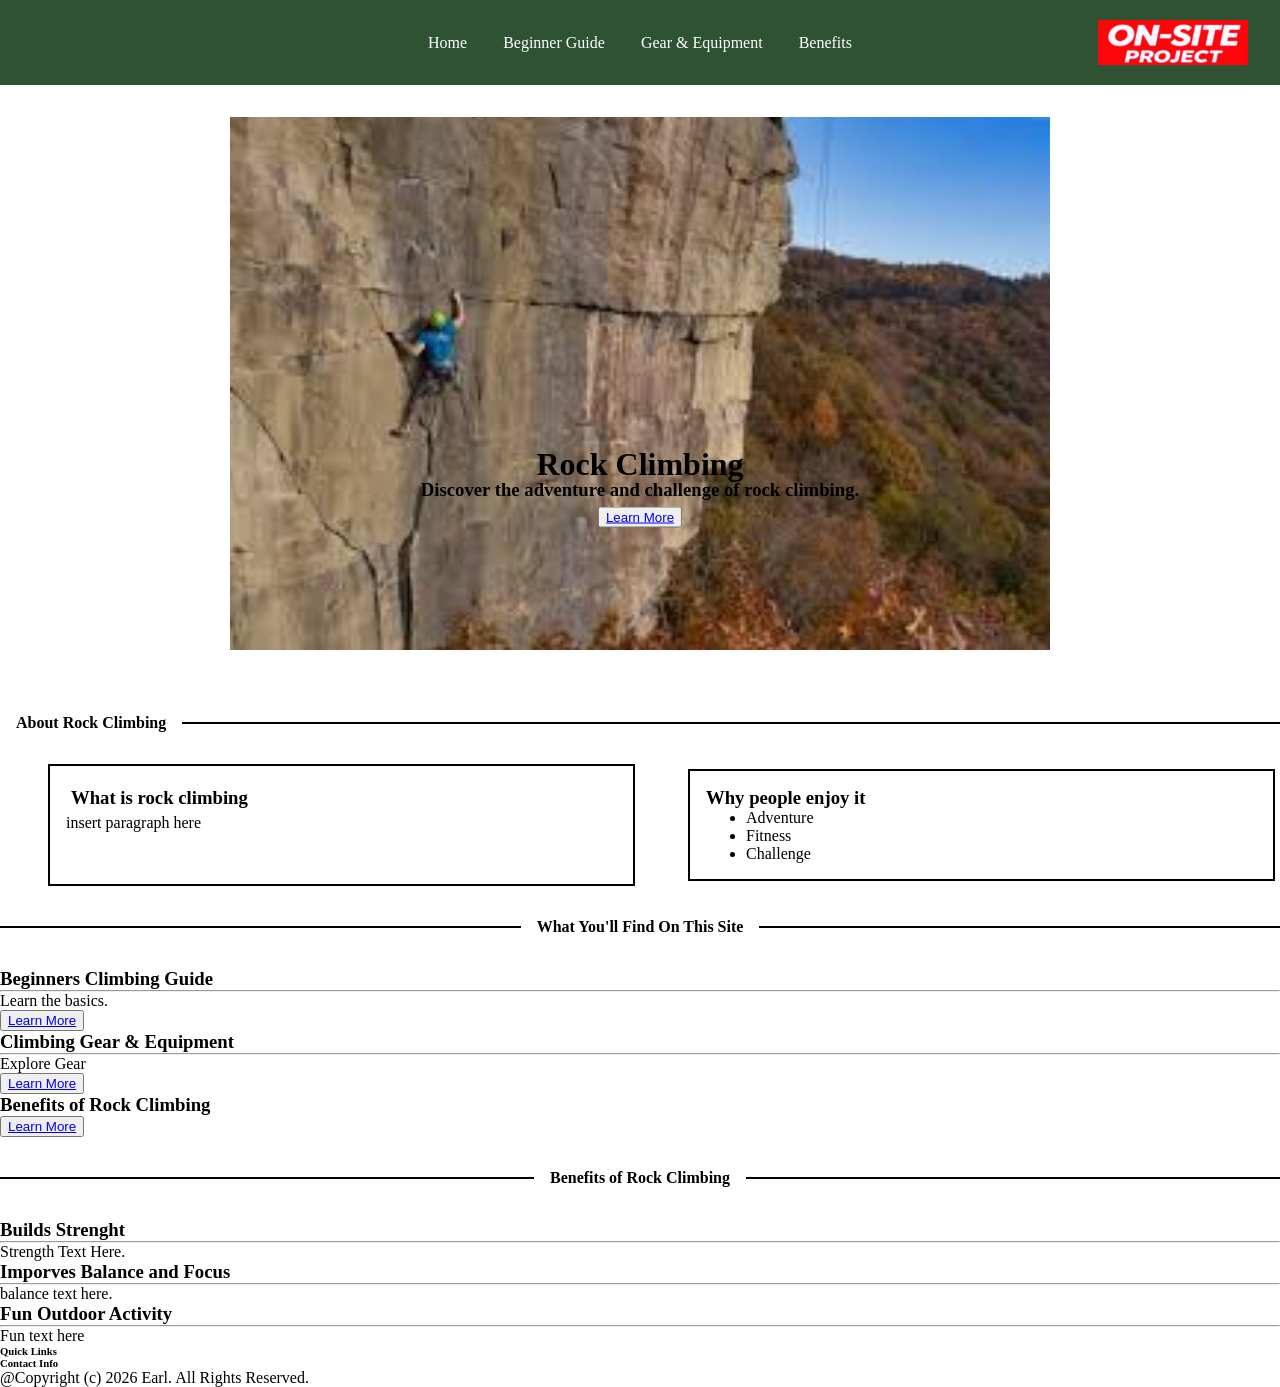
==== index.html @ d64e32b5 "addded layout for the hero section and for the about section." ====
<!DOCTYPE html>
<html lang="en">

<head>
    <meta charset="UTF-8">
    <meta name="viewport" content="width=device-width, initial-scale=1.0">
    <title>Earls Page</title>
    <link rel="stylesheet" href="static/css/index.css">
</head>

<body>

    <header>
        <nav>
            <a href="#">Home</a>
            <a href="#">Beginner Guide</a>
            <a href="#">Gear & Equipment</a>
            <a href="#">Benefits</a>
        </nav>
        <!-- Insert the logo here -->
        <img src="static/photos/image3.png" alt="Logo">
    </header>
    <main>
        <!-- Hero section -->
        <div id="hero">
            <img src="static/photos/image1.jpg" alt="Photo of people climbing." id="hero-img">
            <h1>Rock Climbing</h1>
            <h3>Discover the adventure and challenge of rock climbing.</h3>
            <button class="learn-more-button"><a href="#">Learn More</a></button>
        </div>

        <!-- About rock climbing section  - This is split into 2 boxes.-->
        <div class="section-divider left">
            <span>About Rock Climbing</span>
        </div>
        <div id="about-climbing">
            <div id="what-is">
                <h3>What is rock climbing</h3>
                <p>insert paragraph here</p>

            </div>
            <div id="wht-enjoy">
                <h3>Why people enjoy it</h3>
                <ul>
                    <li>Adventure</li>
                    <li>Fitness</li>
                    <li>Challenge</li>
                </ul>
            </div>
        </div>

        <!-- What you'll find on this website section -->
        <section id="about-site">
            <div class="section-divider">
                <span>What You'll Find On This Site</span>
            </div>
            <div id="begin-guide">
                <h3>Beginners Climbing Guide</h3>
                <hr>
                <p>Learn the basics.</p>
                <button class="learn-more-button"><a href="#">Learn More</a></button>
            </div>
            <div id="gear">
                <h3>Climbing Gear & Equipment</h3>
                <hr>
                <p>Explore Gear</p>
                <button class="learn-more-button"><a href="#">Learn More</a></button>
            </div>
            <div id="benefits">
                <h3>Benefits of Rock Climbing</h3>
                <button class="learn-more-button"><a href="#">Learn More</a></button>
            </div>
        </section>
        <!-- Benefits of rock climbing section  -->
        <secion id="benefits">
            <div class="section-divider">
                <span>Benefits of Rock Climbing</span>
            </div>
            <div id="build-strength">
                <h3>Builds Strenght</h3>
                <hr>
                <p>Strength Text Here.</p>
            </div>
            <div id="improve-balance">
                <h3>Imporves Balance and Focus</h3>
                <hr>
                <p>balance text here.</p>
            </div>
            <div id="Fun">
                <h3>Fun Outdoor Activity</h3>
                <hr>
                <p>Fun text here</p>
            </div>
        </secion>

    </main>
    <footer>
        <div id="footer-links">
            <h6>Quick Links</h6>
        </div>
        <div id="contact-info">
            <h6>Contact Info</h6>
        </div>
        @Copyright (c) 2026 Earl. All Rights Reserved.
    </footer>
</body>

</html>
---- static/css/index.css ----
/* Color Pallete: Green: #2F5233 Gray: #6B6E70 Red: #F73131 Light Blue: #4EA8DE */


* {
    margin: 0;
    
}

/* Reusables */ 
.section-divider{
    display: flex;
    align-items: center;
    text-align: center;
    margin: 2em 0;
}
.section-divider::before,
.section-divider::after {
    content: "";
    flex: 1;
    border-bottom: 2px solid black;
}
.section-divider span{
    margin: 0 16px;
    font-weight: bold;
}

.section-divider.left::before{
    flex: 0;
    width: 0;
}
.section-divider.left::after{
    flex: 1;
}
.section-divider.left span{
    margin-left: 0;
    margin: 0 16px;
    font-weight: bold;
}

.section-divider.right::after{
    flex: 0;
    width: 0;
}
.section-divider.right::before{
    flex: 1;
}
.section-divider.right span{
    margin-right: 0;
    margin: 0 16px;
    font-weight: bold;
}

/* header section */
header{
    background-color: #2F5233;

    display: flex;
    align-items: center;
    justify-content: center;
    position: relative;

    height: 85px;

}
nav a{
    color: white;
    background-color:#2F5233;

    text-decoration: none;
    align-items: center;

    margin: 1em;
}
nav a:hover{
    color: gray;
    font-size: 105%;
}
header img{
    height: auto;
    width: 150px;

    position: absolute;
    right: 0;

    margin: 2em;
    
}

main{
    display: flex;
    flex-direction: column;
}

/* Hero Section */
#hero{
    width: 80%;
    align-self: center;
    margin: 2em;
    
    display: flex;
    flex-direction: column;
    justify-content: center;

    position: relative;
}
#hero img{
    width: 80%;
    height: auto;
    align-self: center;

    display: block;
}
#hero h1{
    position: absolute;
    top: 65%;
    left: 50%;
    transform: translate(-50%, -50%);

    /* color: #6B6E70; */
}
#hero h3{
    position: absolute;
    top: 70%;
    left: 50%;
    transform: translate(-50%, -50%);
} 
#hero button{
    position: absolute;
    top: 75%;
    left: 50%;
    transform: translate(-50%, -50%);
}

/* About Rock Climbing Section */
#about-climbing{
    display: flex;
    justify-content: space-around;
} 
#what-is{
    margin: 0 3em;
    padding: 1em;
    width: 100%;
    height: auto;

    border: 2px solid black;
}
#what-is h3{
    margin: 5px;
}

#wht-enjoy{
    margin: 0 3em;
    padding: 1em;
    width: 100%;
    height: auto;

    border: 2px solid black;
}
#wht-enjoy{
    margin: 5px;
}
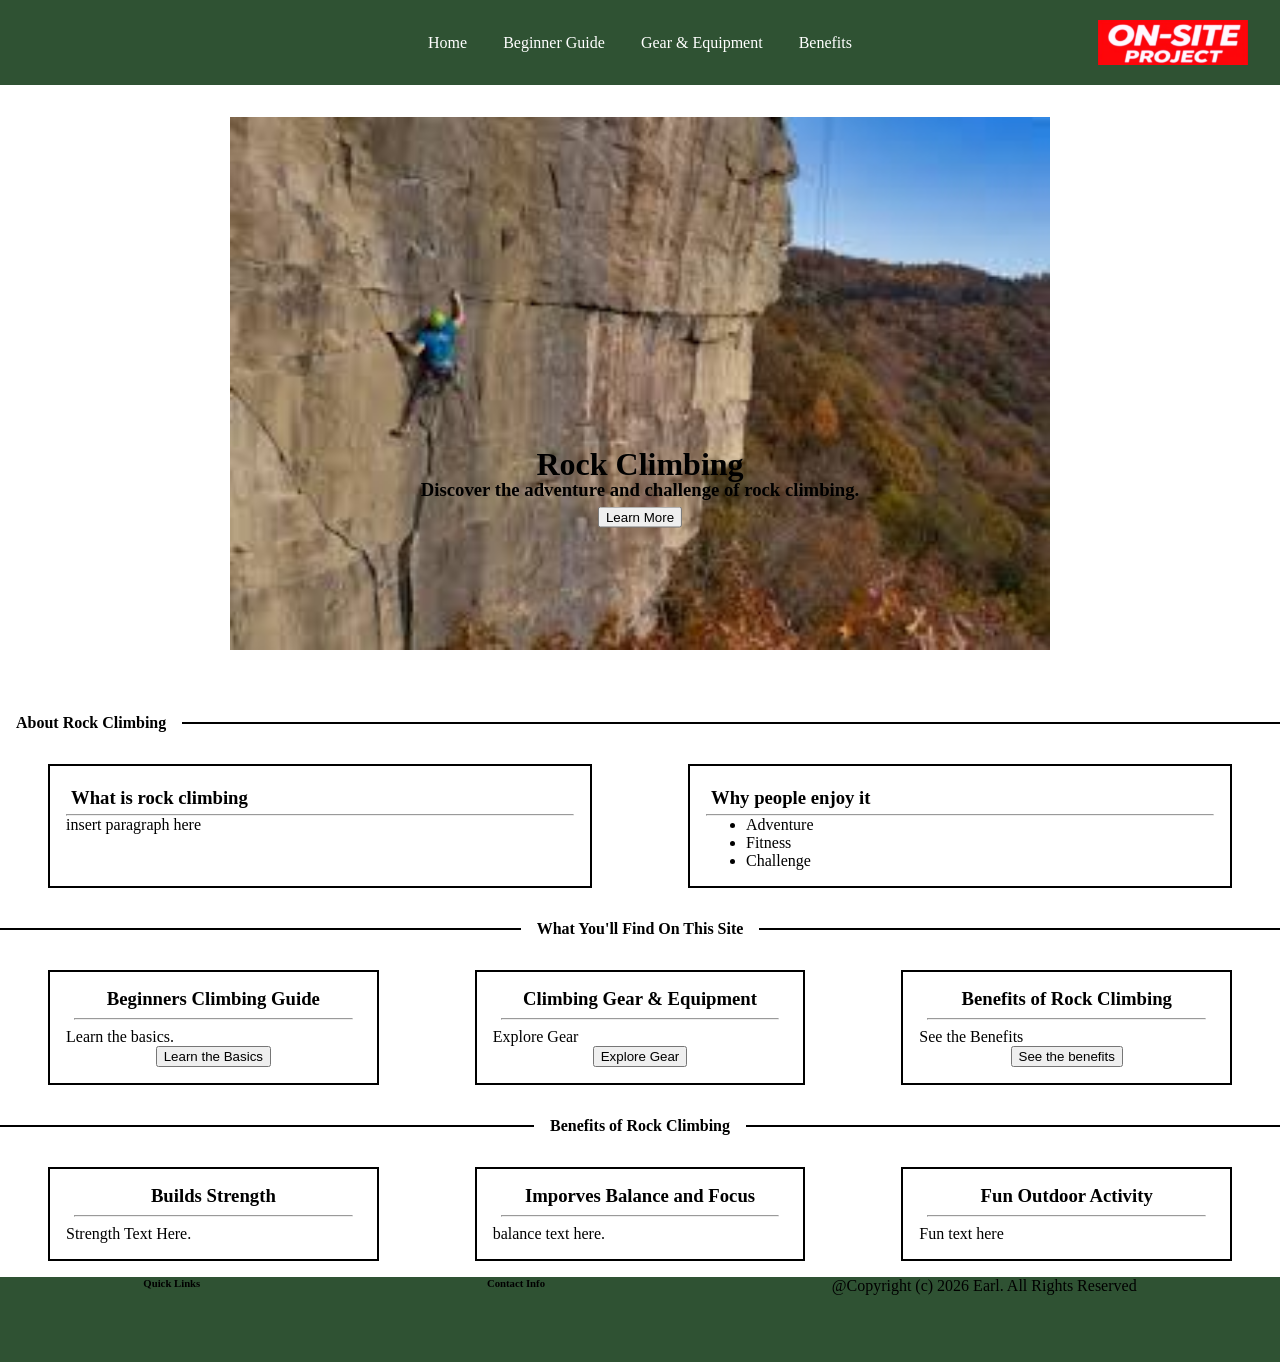
==== commit f96ddcba: "Completed the layout for the homepage." ====
--- a/index.html
+++ b/index.html
@@ -33,14 +33,17 @@
         <div class="section-divider left">
             <span>About Rock Climbing</span>
         </div>
+
         <div id="about-climbing">
             <div id="what-is">
                 <h3>What is rock climbing</h3>
+                <hr>
                 <p>insert paragraph here</p>
 
             </div>
             <div id="wht-enjoy">
                 <h3>Why people enjoy it</h3>
+                <hr>
                 <ul>
                     <li>Adventure</li>
                     <li>Fitness</li>
@@ -49,35 +52,40 @@
             </div>
         </div>
 
+
         <!-- What you'll find on this website section -->
+        <div class="section-divider">
+            <span>What You'll Find On This Site</span>
+        </div>
         <section id="about-site">
-            <div class="section-divider">
-                <span>What You'll Find On This Site</span>
-            </div>
             <div id="begin-guide">
                 <h3>Beginners Climbing Guide</h3>
                 <hr>
                 <p>Learn the basics.</p>
-                <button class="learn-more-button"><a href="#">Learn More</a></button>
+                <button class="learn-more-button"><a href="#">Learn the Basics</a></button>
             </div>
             <div id="gear">
                 <h3>Climbing Gear & Equipment</h3>
                 <hr>
                 <p>Explore Gear</p>
-                <button class="learn-more-button"><a href="#">Learn More</a></button>
+                <button class="learn-more-button"><a href="#">Explore Gear</a></button>
             </div>
-            <div id="benefits">
+            <div id="about-benefits">
                 <h3>Benefits of Rock Climbing</h3>
-                <button class="learn-more-button"><a href="#">Learn More</a></button>
+                <hr>
+                <p>See the Benefits</p>
+                <button class="learn-more-button"><a href="#">See the benefits</a></button>
             </div>
         </section>
+
+
         <!-- Benefits of rock climbing section  -->
+        <div class="section-divider">
+            <span>Benefits of Rock Climbing</span>
+        </div>
         <secion id="benefits">
-            <div class="section-divider">
-                <span>Benefits of Rock Climbing</span>
-            </div>
             <div id="build-strength">
-                <h3>Builds Strenght</h3>
+                <h3>Builds Strength</h3>
                 <hr>
                 <p>Strength Text Here.</p>
             </div>
@@ -86,7 +94,7 @@
                 <hr>
                 <p>balance text here.</p>
             </div>
-            <div id="Fun">
+            <div id="fun">
                 <h3>Fun Outdoor Activity</h3>
                 <hr>
                 <p>Fun text here</p>
@@ -101,7 +109,9 @@
         <div id="contact-info">
             <h6>Contact Info</h6>
         </div>
-        @Copyright (c) 2026 Earl. All Rights Reserved.
+        <div id="footer-copy">
+            @Copyright (c) 2026 Earl. All Rights Reserved
+        </div>
     </footer>
 </body>
 
--- a/static/css/index.css
+++ b/static/css/index.css
@@ -51,6 +51,19 @@
     font-weight: bold;
 }
 
+.learn-more-button{
+    transition: transform 0.2s ease;
+}
+.learn-more-button:hover{
+    transform: scale(1.1);
+}
+.learn-more-button a{
+    color: black;
+    text-decoration: none;
+} 
+
+
+
 /* header section */
 header{
     background-color: #2F5233;
@@ -72,6 +85,7 @@
 
     margin: 1em;
 }
+/* I need to make this transform like the buttons do so it doesn't make everything in the flex box move */
 nav a:hover{
     color: gray;
     font-size: 105%;
@@ -131,6 +145,9 @@
     left: 50%;
     transform: translate(-50%, -50%);
 }
+#hero button:hover{
+    transform: translate(-50%, -50%) scale(1.3);
+}
 
 /* About Rock Climbing Section */
 #about-climbing{
@@ -157,10 +174,144 @@
 
     border: 2px solid black;
 }
-#wht-enjoy{
+#wht-enjoy h3{
     margin: 5px;
 }
 
 
 
-
+/*What you will find on this site section*/ 
+#about-site{
+    display: flex;
+    justify-content: space-around;
+}
+#begin-guide{
+    margin: 0 3em;
+    padding: 1em;
+    width: 100%;
+    height: auto;
+
+    border: 2px solid black;
+
+    display: flex;
+    flex-direction: column;
+}
+#begin-guide button{
+    align-self: center;
+}
+#begin-guide h3{
+    align-self: center;
+}
+#begin-guide hr{
+    margin: .5em;
+}
+#gear{
+    margin: 0 3em;
+    padding: 1em;
+    width: 100%;
+    height: auto;
+
+    border: 2px solid black;
+
+    display: flex;
+    flex-direction: column;
+}
+#gear button{
+    align-self: center;
+}
+#gear h3{
+    align-self: center;
+}
+#gear hr{
+    margin: .5em;
+}
+#about-benefits{
+    margin: 0 3em;
+    padding: 1em;
+    width: 100%;
+    height: auto;
+
+    border: 2px solid black;
+
+    display: flex;
+    flex-direction: column;
+}
+#about-benefits button{
+    align-self: center;
+}
+#about-benefits h3{
+    align-self: center;
+}
+#about-benefits hr{
+    margin: .5em;
+}
+
+
+/* benefits section */
+#benefits{
+    display: flex;
+    justify-content: space-around;
+}
+#build-strength{
+    margin: 0 3em;
+    padding: 1em;
+    width: 100%;
+    height: auto;
+
+    border: 2px solid black;
+
+    display: flex;
+    flex-direction: column;
+}
+#build-strength h3{
+    align-self: center;
+}
+#build-strength hr{
+    margin: .5em;
+}
+#improve-balance{
+    margin: 0 3em;
+    padding: 1em;
+    width: 100%;
+    height: auto;
+
+    border: 2px solid black;
+
+    display: flex;
+    flex-direction: column;
+}
+#improve-balance h3{
+    align-self: center;
+}
+#improve-balance hr{
+    margin: .5em;
+}
+#fun{
+    margin: 0 3em;
+    padding: 1em;
+    width: 100%;
+    height: auto;
+
+    border: 2px solid black;
+
+    display: flex;
+    flex-direction: column;
+}
+#fun h3{
+    align-self: center;
+}
+#fun hr{
+    margin: .5em;
+}
+
+
+/* Footer Section */
+footer{
+    margin-top: 1em;
+    height: 85px;
+
+    background-color:  #2F5233;
+    
+    display: flex;
+    justify-content: space-around;
+}
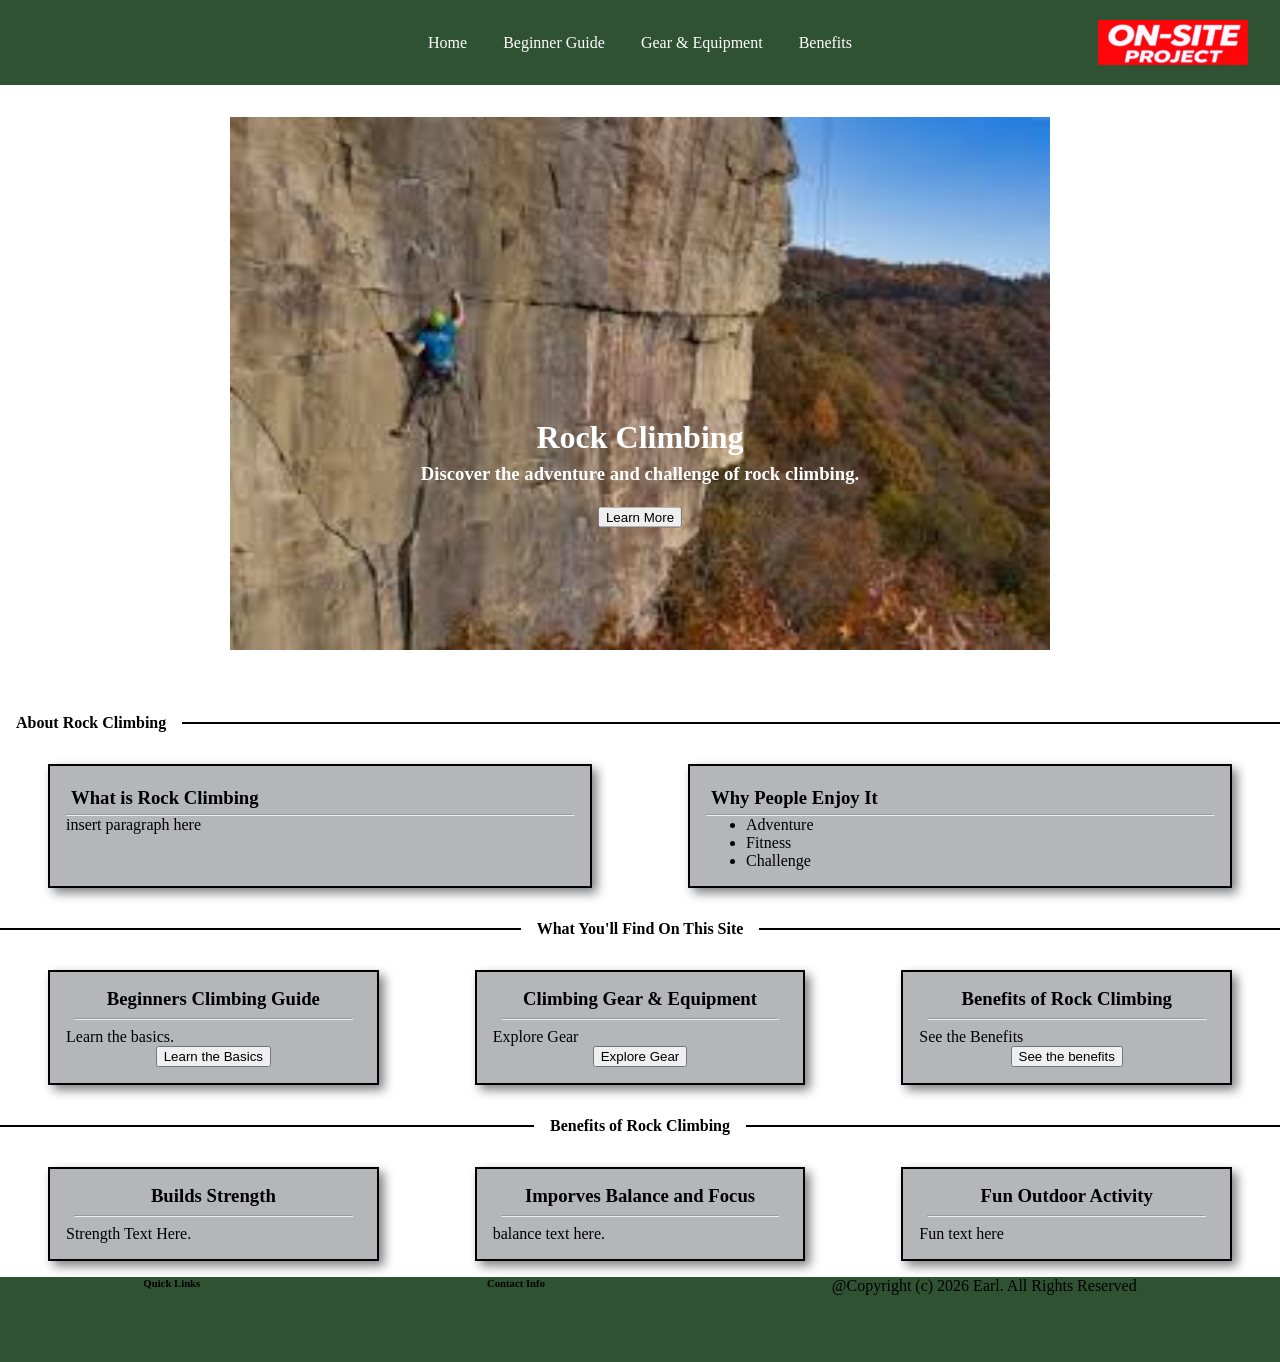
==== commit 6ac5f110: "Added colors and shadow effects." ====
--- a/index.html
+++ b/index.html
@@ -36,13 +36,13 @@
 
         <div id="about-climbing">
             <div id="what-is">
-                <h3>What is rock climbing</h3>
+                <h3>What is Rock Climbing</h3>
                 <hr>
                 <p>insert paragraph here</p>
 
             </div>
             <div id="wht-enjoy">
-                <h3>Why people enjoy it</h3>
+                <h3>Why People Enjoy It</h3>
                 <hr>
                 <ul>
                     <li>Adventure</li>
--- a/static/css/index.css
+++ b/static/css/index.css
@@ -127,17 +127,19 @@
 }
 #hero h1{
     position: absolute;
-    top: 65%;
+    top: 60%;
     left: 50%;
     transform: translate(-50%, -50%);
 
-    /* color: #6B6E70; */
+    color: white;
 }
 #hero h3{
     position: absolute;
-    top: 70%;
+    top: 67%;
     left: 50%;
     transform: translate(-50%, -50%);
+
+    color: white;
 } 
 #hero button{
     position: absolute;
@@ -161,6 +163,9 @@
     height: auto;
 
     border: 2px solid black;
+
+    background-color: rgb(107, 110, 112, .5);
+    box-shadow: 5px 5px 10px gray;
 }
 #what-is h3{
     margin: 5px;
@@ -173,6 +178,9 @@
     height: auto;
 
     border: 2px solid black;
+
+    background-color: rgb(107, 110, 112, .5);
+    box-shadow: 5px 5px 10px gray;
 }
 #wht-enjoy h3{
     margin: 5px;
@@ -195,6 +203,9 @@
 
     display: flex;
     flex-direction: column;
+    
+    background-color: rgb(107, 110, 112, .5);
+    box-shadow: 5px 5px 10px gray;
 }
 #begin-guide button{
     align-self: center;
@@ -215,6 +226,11 @@
 
     display: flex;
     flex-direction: column;
+
+
+    background-color: rgb(107, 110, 112, .5);
+    box-shadow: 5px 5px 10px gray;
+
 }
 #gear button{
     align-self: center;
@@ -235,6 +251,9 @@
 
     display: flex;
     flex-direction: column;
+
+    background-color: rgb(107, 110, 112, .5);
+    box-shadow: 5px 5px 10px gray;
 }
 #about-benefits button{
     align-self: center;
@@ -262,6 +281,9 @@
 
     display: flex;
     flex-direction: column;
+
+    background-color: rgb(107, 110, 112, .5);
+    box-shadow: 5px 5px 10px gray;
 }
 #build-strength h3{
     align-self: center;
@@ -279,6 +301,9 @@
 
     display: flex;
     flex-direction: column;
+
+    background-color: rgb(107, 110, 112, .5);
+    box-shadow: 5px 5px 10px gray;
 }
 #improve-balance h3{
     align-self: center;
@@ -296,6 +321,9 @@
 
     display: flex;
     flex-direction: column;
+
+    background-color: rgb(107, 110, 112, .5);
+    box-shadow: 5px 5px 10px gray;
 }
 #fun h3{
     align-self: center;
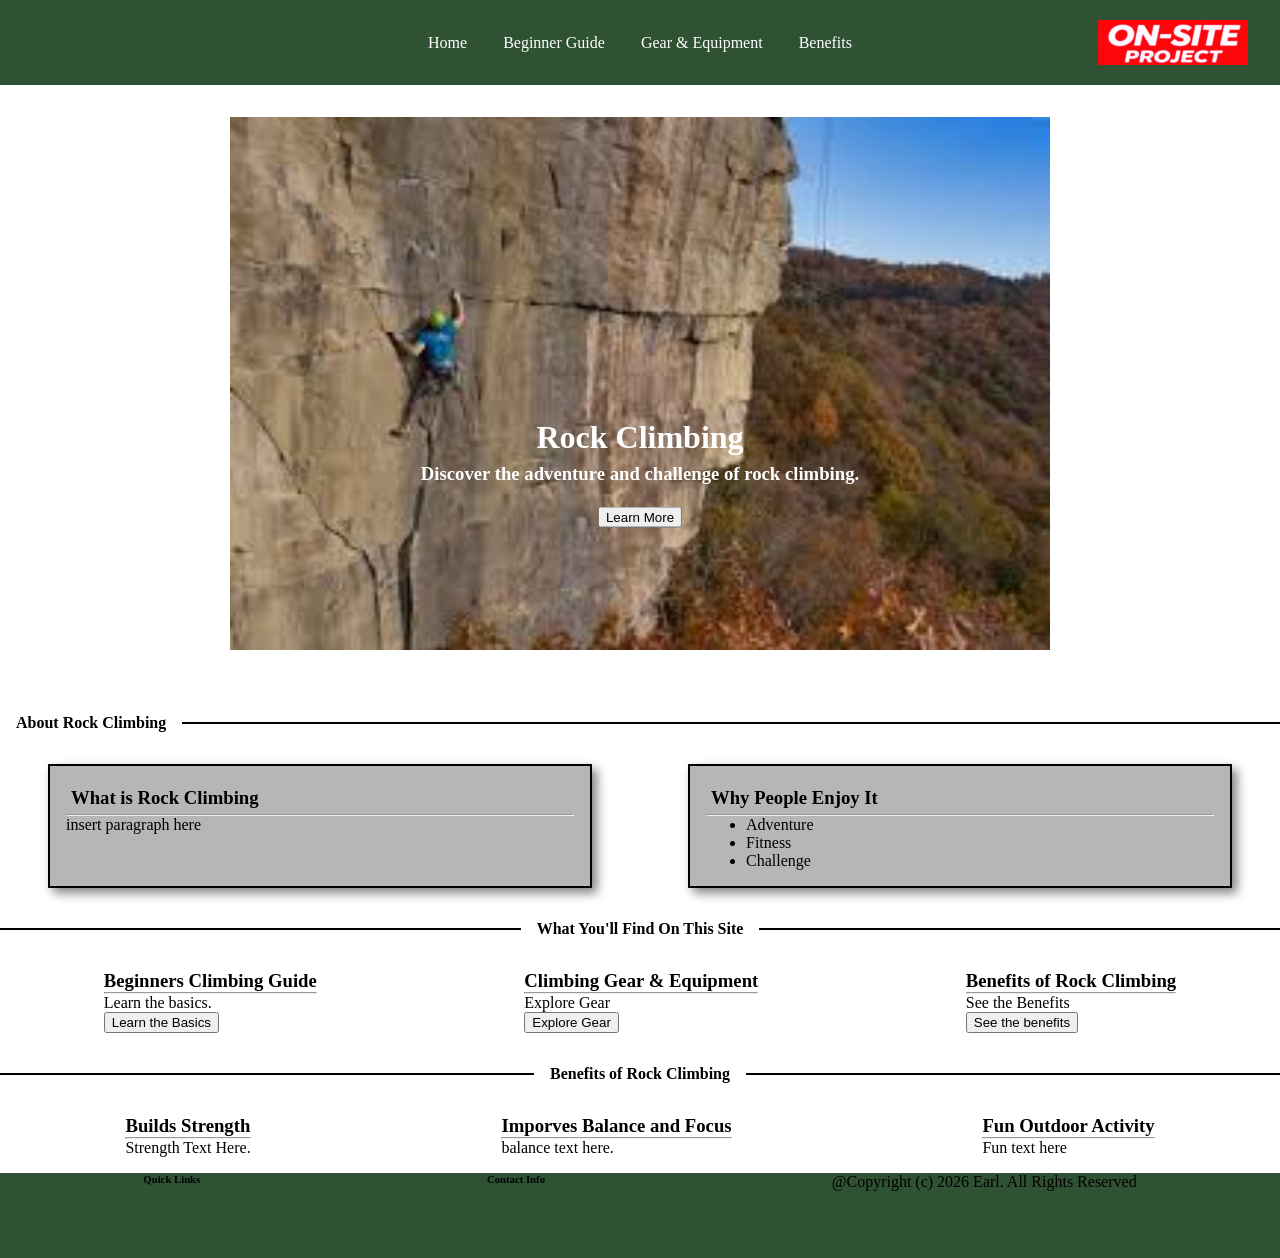
==== commit cff61f3b: "Changed borders on all the boxes. Changed fonts. Set colors. Added hover effects." ====
--- a/index.html
+++ b/index.html
@@ -58,19 +58,19 @@
             <span>What You'll Find On This Site</span>
         </div>
         <section id="about-site">
-            <div id="begin-guide">
+            <div class="abt-box">
                 <h3>Beginners Climbing Guide</h3>
                 <hr>
                 <p>Learn the basics.</p>
                 <button class="learn-more-button"><a href="#">Learn the Basics</a></button>
             </div>
-            <div id="gear">
+            <div class="abt-box">
                 <h3>Climbing Gear & Equipment</h3>
                 <hr>
                 <p>Explore Gear</p>
                 <button class="learn-more-button"><a href="#">Explore Gear</a></button>
             </div>
-            <div id="about-benefits">
+            <div class="abt-box">
                 <h3>Benefits of Rock Climbing</h3>
                 <hr>
                 <p>See the Benefits</p>
@@ -84,17 +84,17 @@
             <span>Benefits of Rock Climbing</span>
         </div>
         <secion id="benefits">
-            <div id="build-strength">
+            <div class="benefit-box">
                 <h3>Builds Strength</h3>
                 <hr>
                 <p>Strength Text Here.</p>
             </div>
-            <div id="improve-balance">
+            <div class="benefit-box">
                 <h3>Imporves Balance and Focus</h3>
                 <hr>
                 <p>balance text here.</p>
             </div>
-            <div id="fun">
+            <div class="benefit-box">
                 <h3>Fun Outdoor Activity</h3>
                 <hr>
                 <p>Fun text here</p>
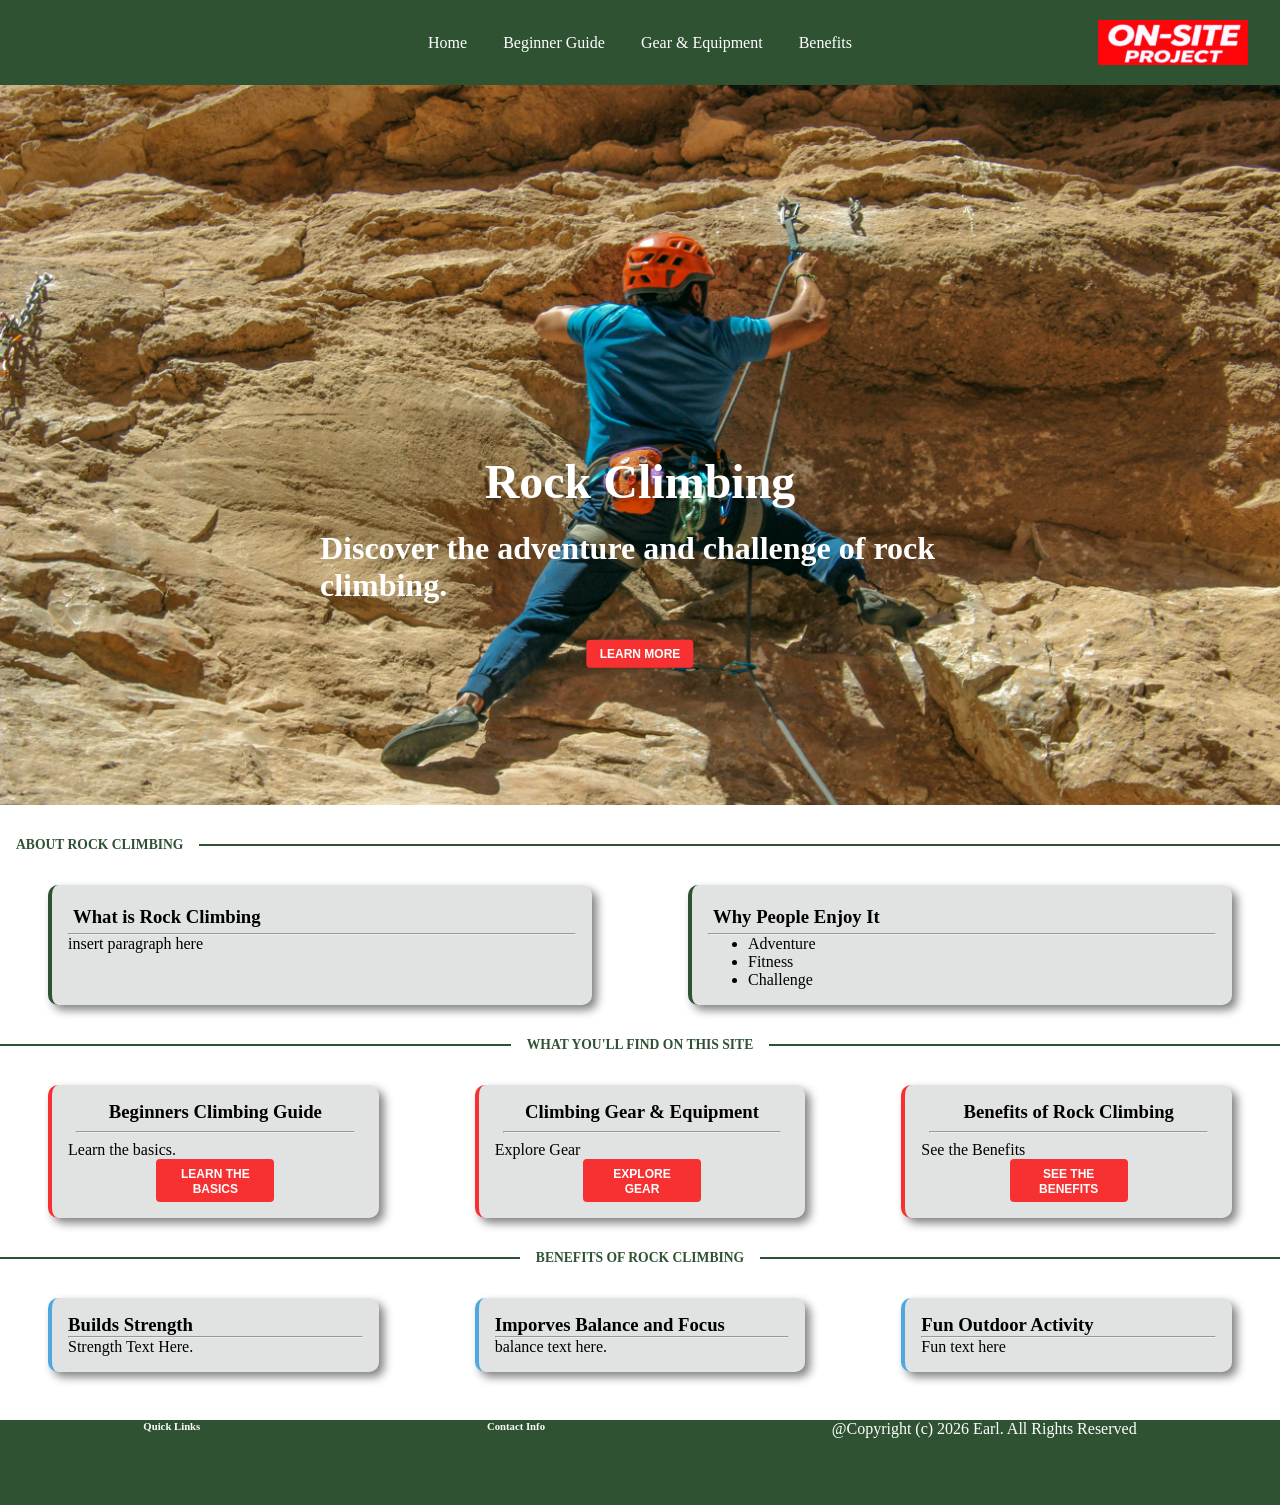
==== commit 544ec101: "Changed the hero photo." ====
--- a/index.html
+++ b/index.html
@@ -23,7 +23,7 @@
     <main>
         <!-- Hero section -->
         <div id="hero">
-            <img src="static/photos/image1.jpg" alt="Photo of people climbing." id="hero-img">
+            <img src="static/photos/hero.jpg" alt="Photo of people climbing." id="hero-img">
             <h1>Rock Climbing</h1>
             <h3>Discover the adventure and challenge of rock climbing.</h3>
             <button class="learn-more-button"><a href="#">Learn More</a></button>
--- a/static/css/index.css
+++ b/static/css/index.css
@@ -8,21 +8,30 @@
 }
 
 /* Reusables */ 
+h1 h2 h3 h4 h5 h6 {
+    font-family: 'Montserrat', sans-serif;
+}
+
 .section-divider{
     display: flex;
     align-items: center;
     text-align: center;
     margin: 2em 0;
+
+    color: #2F5233;
 }
 .section-divider::before,
 .section-divider::after {
     content: "";
     flex: 1;
-    border-bottom: 2px solid black;
+    border-bottom: 2px solid #2F5233;
 }
 .section-divider span{
     margin: 0 16px;
     font-weight: bold;
+
+    text-transform: uppercase;
+    font-size: .85em;
 }
 
 .section-divider.left::before{
@@ -52,16 +61,22 @@
 }
 
 .learn-more-button{
-    transition: transform 0.2s ease;
+    transition: transform 0.2s ease background-color 0.2s ease;
+    background-color: #F73131;
+    border: none; 
+    border-radius: 4px; 
+    padding: .5em 1em;
 }
 .learn-more-button:hover{
     transform: scale(1.1);
 }
 .learn-more-button a{
-    color: black;
+    color: white;
     text-decoration: none;
+    text-transform: uppercase;
+    font-weight: 600;
+    font-size: .9em;
 } 
-
 
 
 /* header section */
@@ -74,7 +89,6 @@
     position: relative;
 
     height: 85px;
-
 }
 nav a{
     color: white;
@@ -98,7 +112,6 @@
     right: 0;
 
     margin: 2em;
-    
 }
 
 main{
@@ -108,9 +121,8 @@
 
 /* Hero Section */
 #hero{
-    width: 80%;
-    align-self: center;
-    margin: 2em;
+    width: 100%;
+    align-self: center;
     
     display: flex;
     flex-direction: column;
@@ -119,19 +131,22 @@
     position: relative;
 }
 #hero img{
-    width: 80%;
-    height: auto;
-    align-self: center;
-
+    width: 100%;
+    height: 720px;
+    align-self: center;
+
+    object-fit: cover;
+    object-position: center 40%;
     display: block;
 }
 #hero h1{
     position: absolute;
-    top: 60%;
+    top: 55%;
     left: 50%;
     transform: translate(-50%, -50%);
 
     color: white;
+    font-size: 3em;
 }
 #hero h3{
     position: absolute;
@@ -140,10 +155,11 @@
     transform: translate(-50%, -50%);
 
     color: white;
+    font-size: 2em;
 } 
 #hero button{
     position: absolute;
-    top: 75%;
+    top: 79%;
     left: 50%;
     transform: translate(-50%, -50%);
 }
@@ -154,7 +170,7 @@
 /* About Rock Climbing Section */
 #about-climbing{
     display: flex;
-    justify-content: space-around;
+    justify-content: space-between;
 } 
 #what-is{
     margin: 0 3em;
@@ -162,10 +178,16 @@
     width: 100%;
     height: auto;
 
-    border: 2px solid black;
-
-    background-color: rgb(107, 110, 112, .5);
+    border-left: 4px solid #2F5233;
+    border-radius: 10px;
+
+    background-color: rgb(107, 110, 112, .2);
     box-shadow: 5px 5px 10px gray;
+
+    transition: transform 0.2s ease;
+}
+#what-is:hover{
+    transform: scale(1.03);
 }
 #what-is h3{
     margin: 5px;
@@ -177,168 +199,105 @@
     width: 100%;
     height: auto;
 
-    border: 2px solid black;
-
-    background-color: rgb(107, 110, 112, .5);
+    border-left: 4px solid #2F5233;
+    border-radius: 10px;
+
+    background-color: rgb(107, 110, 112, .2);
     box-shadow: 5px 5px 10px gray;
+
+    transition: transform 0.2s ease;
+}
+#wht-enjoy:hover{
+    transform: scale(1.03);
 }
 #wht-enjoy h3{
     margin: 5px;
 }
 
 
-
 /*What you will find on this site section*/ 
 #about-site{
     display: flex;
-    justify-content: space-around;
-}
-#begin-guide{
+    justify-content: space-between;
+}
+.abt-box{
     margin: 0 3em;
     padding: 1em;
     width: 100%;
     height: auto;
 
-    border: 2px solid black;
+    border-left: 4px solid #F73131;
+
+    border-radius: 10px;
 
     display: flex;
     flex-direction: column;
     
-    background-color: rgb(107, 110, 112, .5);
+    background-color: rgb(107, 110, 112, .2);
     box-shadow: 5px 5px 10px gray;
-}
-#begin-guide button{
-    align-self: center;
-}
-#begin-guide h3{
-    align-self: center;
-}
-#begin-guide hr{
+    
+    transition: transform 0.2s ease;
+}
+.abt-box:hover{
+    transform: scale(1.03);
+}
+.abt-box button{
+    align-self: center;
+    width: 40%;
+}
+.abt-box h3{
+    align-self: center;
+}
+.abt-box hr{
     margin: .5em;
 }
-#gear{
+
+
+/* benefits section */
+#benefits{
+    display: flex;
+    justify-content: space-around;
+}
+.benefit-box{
     margin: 0 3em;
     padding: 1em;
     width: 100%;
     height: auto;
 
-    border: 2px solid black;
+    border-left: 4px solid #4EA8DE;
+
+    border-radius: 10px;
 
     display: flex;
     flex-direction: column;
-
-
-    background-color: rgb(107, 110, 112, .5);
+    
+    background-color: rgb(107, 110, 112, .2);
     box-shadow: 5px 5px 10px gray;
-
-}
-#gear button{
-    align-self: center;
-}
-#gear h3{
-    align-self: center;
-}
-#gear hr{
-    margin: .5em;
-}
-#about-benefits{
-    margin: 0 3em;
-    padding: 1em;
-    width: 100%;
-    height: auto;
-
-    border: 2px solid black;
-
-    display: flex;
-    flex-direction: column;
-
-    background-color: rgb(107, 110, 112, .5);
-    box-shadow: 5px 5px 10px gray;
-}
-#about-benefits button{
-    align-self: center;
-}
-#about-benefits h3{
-    align-self: center;
-}
-#about-benefits hr{
-    margin: .5em;
-}
-
-
-/* benefits section */
-#benefits{
-    display: flex;
-    justify-content: space-around;
-}
-#build-strength{
-    margin: 0 3em;
-    padding: 1em;
-    width: 100%;
-    height: auto;
-
-    border: 2px solid black;
-
-    display: flex;
-    flex-direction: column;
-
-    background-color: rgb(107, 110, 112, .5);
-    box-shadow: 5px 5px 10px gray;
-}
-#build-strength h3{
-    align-self: center;
-}
-#build-strength hr{
-    margin: .5em;
-}
-#improve-balance{
-    margin: 0 3em;
-    padding: 1em;
-    width: 100%;
-    height: auto;
-
-    border: 2px solid black;
-
-    display: flex;
-    flex-direction: column;
-
-    background-color: rgb(107, 110, 112, .5);
-    box-shadow: 5px 5px 10px gray;
-}
-#improve-balance h3{
-    align-self: center;
-}
-#improve-balance hr{
-    margin: .5em;
-}
-#fun{
-    margin: 0 3em;
-    padding: 1em;
-    width: 100%;
-    height: auto;
-
-    border: 2px solid black;
-
-    display: flex;
-    flex-direction: column;
-
-    background-color: rgb(107, 110, 112, .5);
-    box-shadow: 5px 5px 10px gray;
-}
-#fun h3{
-    align-self: center;
-}
-#fun hr{
+    
+    transition: transform 0.2s ease;
+}
+.benefit-box:hover{
+    transform: scale(1.03);
+}
+.benefit-box button{
+    align-self: center;
+    width: 25%;
+}
+.abt-guide h3{
+    align-self: center;
+}
+.abt-guide hr{
     margin: .5em;
 }
 
 
 /* Footer Section */
 footer{
-    margin-top: 1em;
+    margin-top: 3em;
     height: 85px;
 
     background-color:  #2F5233;
+    color: white;
     
     display: flex;
     justify-content: space-around;
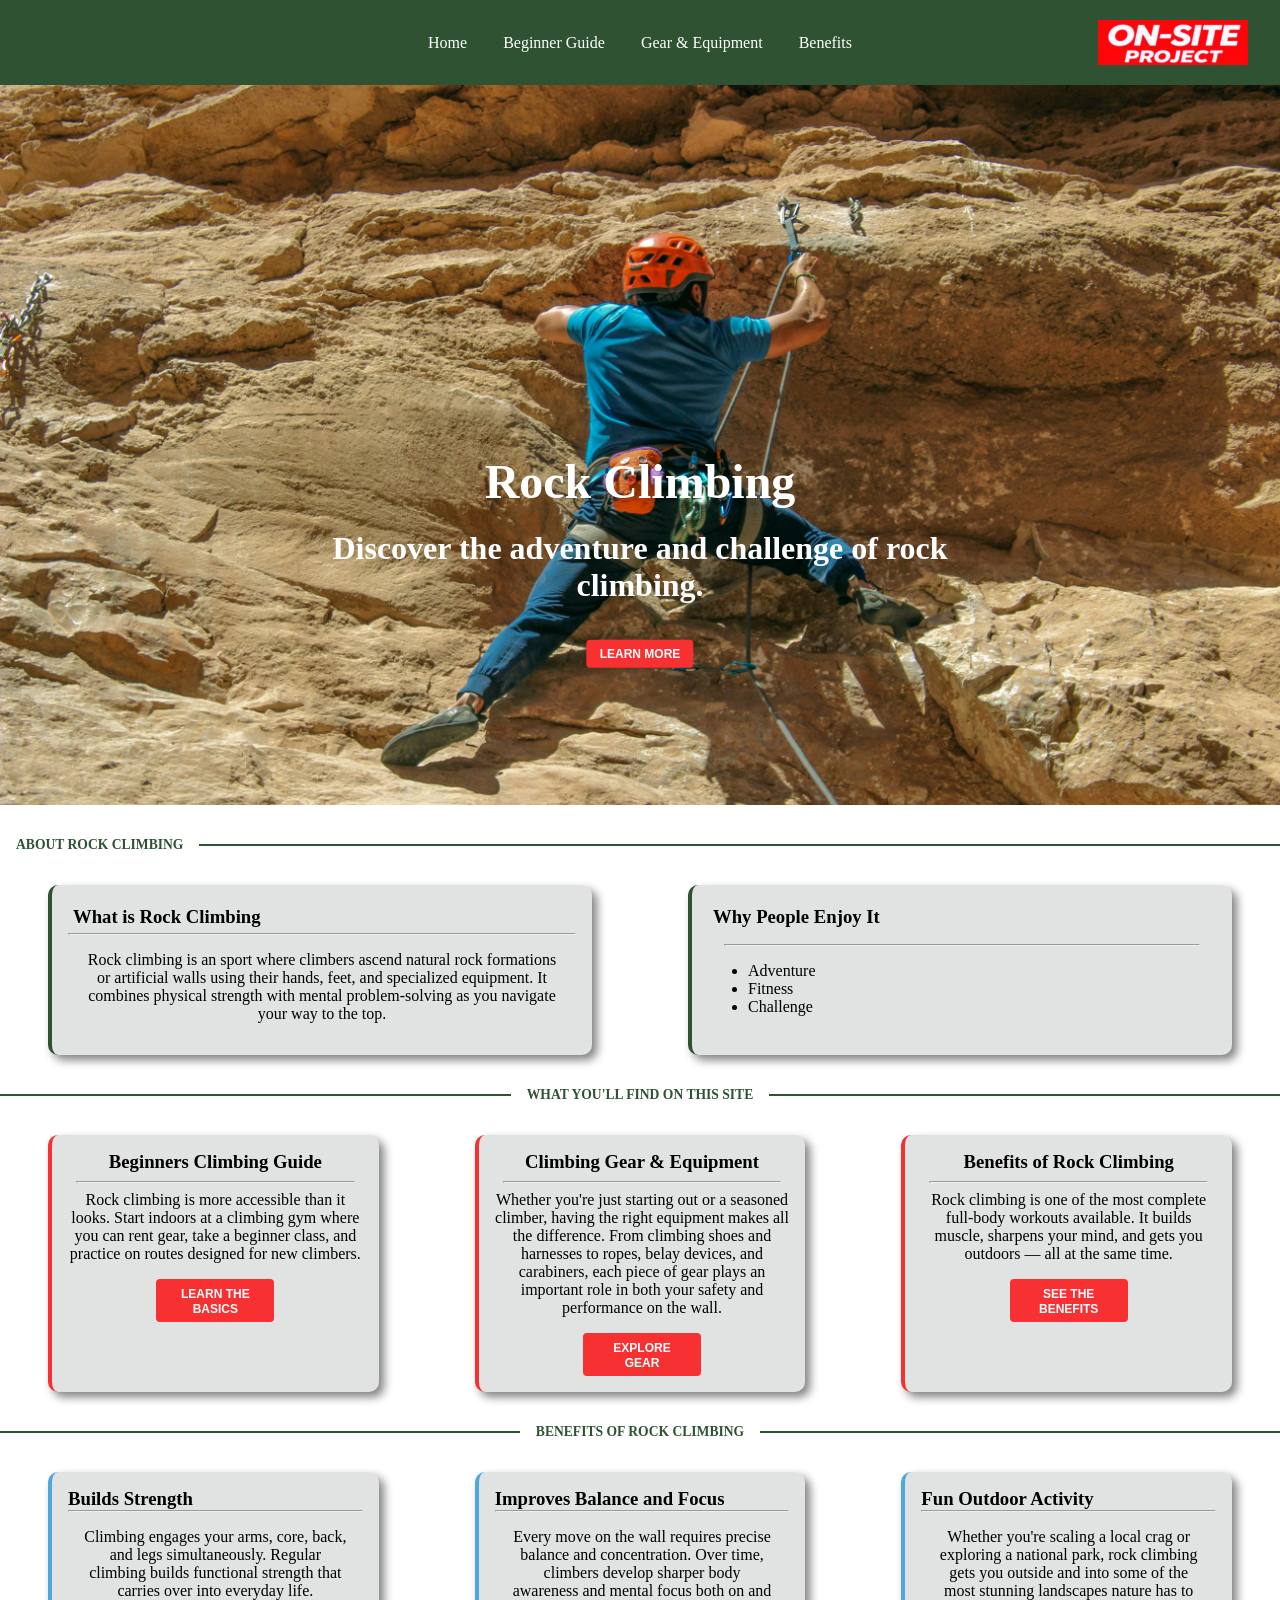
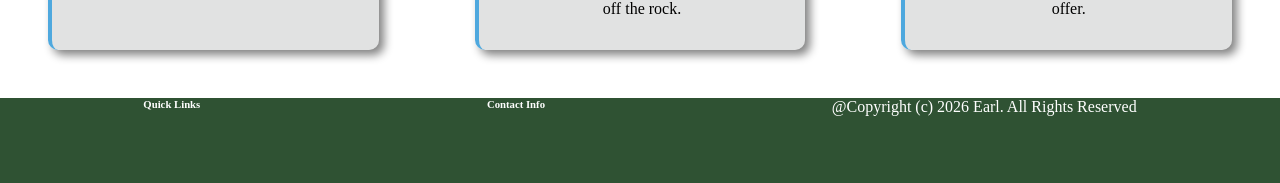
==== commit 0550156b: "Added text to the boxes on homepage. Adjusted text margins." ====
--- a/index.html
+++ b/index.html
@@ -13,8 +13,8 @@
     <header>
         <nav>
             <a href="#">Home</a>
-            <a href="#">Beginner Guide</a>
-            <a href="#">Gear & Equipment</a>
+            <a href="Guide.html">Beginner Guide</a>
+            <a href="Climbing-Gear.html">Gear & Equipment</a>
             <a href="#">Benefits</a>
         </nav>
         <!-- Insert the logo here -->
@@ -38,7 +38,9 @@
             <div id="what-is">
                 <h3>What is Rock Climbing</h3>
                 <hr>
-                <p>insert paragraph here</p>
+                <p>Rock climbing is an sport where climbers ascend natural rock formations or artificial walls using
+                    their hands, feet, and specialized equipment. It combines physical strength with mental
+                    problem-solving as you navigate your way to the top.</p>
 
             </div>
             <div id="wht-enjoy">
@@ -61,19 +63,23 @@
             <div class="abt-box">
                 <h3>Beginners Climbing Guide</h3>
                 <hr>
-                <p>Learn the basics.</p>
+                <p>Rock climbing is more accessible than it looks. Start indoors at a climbing gym where you can rent
+                    gear, take a beginner class, and practice on routes designed for new climbers.</p>
                 <button class="learn-more-button"><a href="#">Learn the Basics</a></button>
             </div>
             <div class="abt-box">
                 <h3>Climbing Gear & Equipment</h3>
                 <hr>
-                <p>Explore Gear</p>
+                <p>Whether you're just starting out or a seasoned climber, having the right equipment makes all the
+                    difference. From climbing shoes and harnesses to ropes, belay devices, and carabiners, each piece of
+                    gear plays an important role in both your safety and performance on the wall.</p>
                 <button class="learn-more-button"><a href="#">Explore Gear</a></button>
             </div>
             <div class="abt-box">
                 <h3>Benefits of Rock Climbing</h3>
                 <hr>
-                <p>See the Benefits</p>
+                <p>Rock climbing is one of the most complete full-body workouts available. It builds muscle, sharpens
+                    your mind, and gets you outdoors — all at the same time.</p>
                 <button class="learn-more-button"><a href="#">See the benefits</a></button>
             </div>
         </section>
@@ -87,17 +93,20 @@
             <div class="benefit-box">
                 <h3>Builds Strength</h3>
                 <hr>
-                <p>Strength Text Here.</p>
+                <p>Climbing engages your arms, core, back, and legs simultaneously. Regular climbing builds functional
+                    strength that carries over into everyday life.</p>
             </div>
             <div class="benefit-box">
-                <h3>Imporves Balance and Focus</h3>
+                <h3>Improves Balance and Focus</h3>
                 <hr>
-                <p>balance text here.</p>
+                <p>Every move on the wall requires precise balance and concentration. Over time, climbers develop
+                    sharper body awareness and mental focus both on and off the rock.</p>
             </div>
             <div class="benefit-box">
                 <h3>Fun Outdoor Activity</h3>
                 <hr>
-                <p>Fun text here</p>
+                <p>Whether you're scaling a local crag or exploring a national park, rock climbing gets you outside and
+                    into some of the most stunning landscapes nature has to offer.</p>
             </div>
         </secion>
 
--- a/static/css/index.css
+++ b/static/css/index.css
@@ -156,6 +156,7 @@
 
     color: white;
     font-size: 2em;
+    text-align: center;
 } 
 #hero button{
     position: absolute;
@@ -192,6 +193,10 @@
 #what-is h3{
     margin: 5px;
 }
+#what-is p{
+    margin: 1em;
+    text-align: center;
+}
 
 #wht-enjoy{
     margin: 0 3em;
@@ -213,6 +218,12 @@
 #wht-enjoy h3{
     margin: 5px;
 }
+#wht-enjoy hr{
+    margin: 1em;
+}
+#wht-enjoy ul{
+    margin 1em;
+}
 
 
 /*What you will find on this site section*/ 
@@ -251,6 +262,10 @@
 .abt-box hr{
     margin: .5em;
 }
+.abt-box p{
+    margin-bottom: 1em;
+    text-align: center;
+}
 
 
 /* benefits section */
@@ -282,6 +297,10 @@
 .benefit-box button{
     align-self: center;
     width: 25%;
+}
+.benefit-box p{
+    margin: 1em;
+    text-align: center;
 }
 .abt-guide h3{
     align-self: center;
